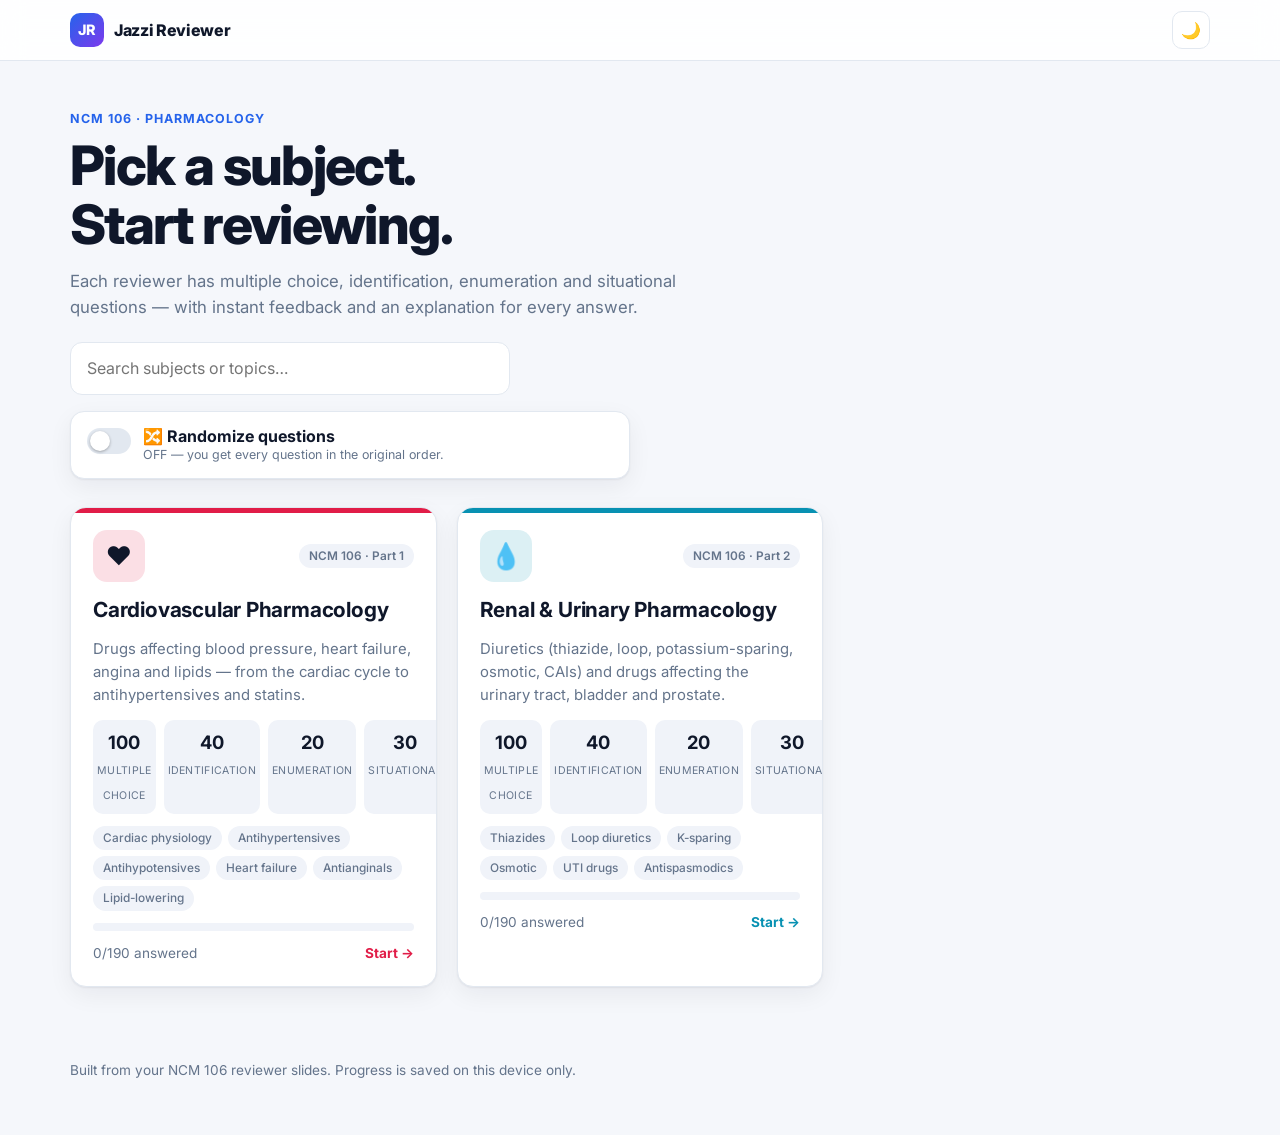
==== index.html @ e3dd3325 "Add files via upload" ====
<!DOCTYPE html>
<html lang="en" data-theme="light">
<head>
<meta charset="utf-8">
<meta name="viewport" content="width=device-width, initial-scale=1">
<title>Jazzi Reviewer — NCM 106 Review Hub</title>
<meta name="description" content="Practice-based pharmacology reviewer: multiple choice, identification, enumeration and situational questions.">
<link rel="preconnect" href="https://fonts.googleapis.com">
<link href="https://fonts.googleapis.com/css2?family=Inter:wght@400;500;600;700;800&display=swap" rel="stylesheet">
<link rel="stylesheet" href="style.css">
</head>
<body>
<header class="topbar">
  <div class="wrap topbar-in">
    <a class="brand" href="index.html"><span class="brand-mark">JR</span><span>Jazzi Reviewer</span></a>
    <button id="themeBtn" class="icon-btn" aria-label="Toggle theme">🌙</button>
  </div>
</header>

<main class="wrap">
  <section class="hero">
    <p class="eyebrow">NCM 106 · Pharmacology</p>
    <h1>Pick a subject.<br>Start reviewing.</h1>
    <p class="lead">Each reviewer has multiple choice, identification, enumeration and situational questions — with instant feedback and an explanation for every answer.</p>
    <div class="search"><input id="search" type="search" placeholder="Search subjects or topics…" aria-label="Search subjects"></div>
    <div class="rnd-box">
      <label class="switch" for="rndToggle">
        <input type="checkbox" id="rndToggle">
        <span class="slider" aria-hidden="true"></span>
        <span class="switch-text"><b>🔀 Randomize questions</b><small id="rndHint"></small></span>
      </label>
    </div>
  </section>

  <section id="cards" class="cards" aria-live="polite"></section>
  <p id="empty" class="muted center" hidden>No subjects match your search.</p>
</main>

<footer class="foot wrap">
  <p>Built from your NCM 106 reviewer slides. Progress is saved on this device only.</p>
</footer>

<script src="common.js"></script>
<script src="home.js"></script>
</body>
</html>
---- style.css ----
:root{
  --bg:#f5f7fb;--surface:#fff;--surface2:#f0f3f9;--text:#0f172a;--muted:#64748b;--border:#e2e8f0;
  --accent:#2563eb;--ok:#16a34a;--ok-bg:#dcfce7;--ok-bd:#86efac;--bad:#dc2626;--bad-bg:#fee2e2;--bad-bd:#fca5a5;
  --part:#d97706;--part-bg:#fef3c7;--shadow:0 1px 2px rgba(15,23,42,.06),0 8px 24px rgba(15,23,42,.06);
  --r:16px;
}
[data-theme="dark"]{
  --bg:#0b1020;--surface:#131a2e;--surface2:#1a2340;--text:#e8edf8;--muted:#93a0bd;--border:#26314f;
  --ok:#4ade80;--ok-bg:#0f2f1d;--ok-bd:#1f6b3a;--bad:#f87171;--bad-bg:#3a1417;--bad-bd:#7f2a2f;
  --part:#fbbf24;--part-bg:#3a2a0b;--shadow:0 1px 2px rgba(0,0,0,.4),0 8px 24px rgba(0,0,0,.35);
}
*{box-sizing:border-box}
html{-webkit-text-size-adjust:100%}
body{margin:0;font-family:Inter,system-ui,-apple-system,"Segoe UI",Roboto,sans-serif;background:var(--bg);color:var(--text);line-height:1.55;-webkit-font-smoothing:antialiased}
.wrap{width:100%;max-width:1180px;margin:0 auto;padding:0 20px}
a{color:inherit;text-decoration:none}
.muted{color:var(--muted)}.small{font-size:.82rem}.center{text-align:center}
button{font:inherit;color:inherit;cursor:pointer}
button:disabled{cursor:not-allowed}

/* top bar */
.topbar{position:sticky;top:0;z-index:20;background:color-mix(in srgb,var(--surface) 88%,transparent);backdrop-filter:blur(12px);border-bottom:1px solid var(--border)}
.topbar-in{display:flex;align-items:center;justify-content:space-between;gap:12px;height:60px}
.brand{display:flex;align-items:center;gap:10px;font-weight:800;letter-spacing:-.02em}
.brand-mark{display:grid;place-items:center;width:34px;height:34px;border-radius:10px;background:linear-gradient(135deg,#2563eb,#7c3aed);color:#fff;font-size:.9rem}
.back{font-weight:600;color:var(--muted)}.back:hover{color:var(--text)}
.topbar-title{flex:1;text-align:center;font-weight:700;overflow:hidden;text-overflow:ellipsis;white-space:nowrap}
.topbar-actions{display:flex;gap:8px;align-items:center}
.icon-btn{width:38px;height:38px;border-radius:10px;border:1px solid var(--border);background:var(--surface)}

/* buttons */
.btn{display:inline-flex;align-items:center;justify-content:center;gap:6px;padding:11px 18px;border-radius:12px;border:1px solid var(--accent);background:var(--accent);color:#fff;font-weight:600;transition:transform .08s,opacity .15s}
.btn:hover:not(:disabled){opacity:.92}.btn:active:not(:disabled){transform:scale(.98)}
.btn:disabled{opacity:.4}
.btn.ghost{background:transparent;color:var(--text);border-color:var(--border)}
.btn.small{padding:7px 14px;font-size:.88rem}
.link{background:none;border:0;color:var(--accent);padding:6px 0;font-weight:600;font-size:.88rem}

/* home */
.hero{padding:48px 0 28px}
.eyebrow{margin:0 0 8px;font-weight:700;color:var(--accent);text-transform:uppercase;letter-spacing:.08em;font-size:.78rem}
.hero h1{margin:0 0 14px;font-size:clamp(2rem,6vw,3.4rem);line-height:1.08;letter-spacing:-.03em;font-weight:800}
.lead{max-width:620px;color:var(--muted);font-size:1.05rem;margin:0 0 22px}
.search input{width:100%;max-width:440px;padding:13px 16px;border-radius:12px;border:1px solid var(--border);background:var(--surface);color:var(--text);font:inherit}
.search input:focus,.text-row input:focus,textarea:focus{outline:2px solid var(--accent);outline-offset:1px}
.cards{display:grid;grid-template-columns:repeat(auto-fill,minmax(min(100%,340px),1fr));gap:20px;padding-bottom:40px}
.card{--accent:#2563eb;display:flex;flex-direction:column;gap:12px;background:var(--surface);border:1px solid var(--border);border-radius:var(--r);padding:22px;box-shadow:var(--shadow);position:relative;overflow:hidden;transition:transform .15s,box-shadow .15s}
.card::before{content:"";position:absolute;inset:0 0 auto 0;height:5px;background:var(--accent)}
.card:hover{transform:translateY(-3px)}
.card-top{display:flex;justify-content:space-between;align-items:center}
.card-icon{display:grid;place-items:center;width:52px;height:52px;border-radius:14px;font-size:1.6rem;background:color-mix(in srgb,var(--accent) 14%,var(--surface))}
.card h2{margin:0;font-size:1.3rem;letter-spacing:-.01em}
.card p{margin:0;font-size:.93rem}
.counts{display:grid;grid-template-columns:repeat(4,1fr);gap:8px}
.counts div{background:var(--surface2);border-radius:10px;padding:8px 4px;text-align:center}
.counts b{display:block;font-size:1.15rem}
.counts span{font-size:.66rem;color:var(--muted);text-transform:uppercase;letter-spacing:.03em}
.chips{display:flex;flex-wrap:wrap;gap:6px}
.chip{display:inline-block;padding:3px 10px;border-radius:99px;font-size:.74rem;font-weight:600;background:var(--surface2);color:var(--muted)}
.chip.soft{font-weight:500}
.progress,.bar{height:8px;border-radius:99px;background:var(--surface2);overflow:hidden}
.progress div,.bar div{height:100%;background:var(--accent);border-radius:99px;transition:width .3s}
.bar.slim{height:6px}
.card-foot{display:flex;justify-content:space-between;align-items:center;font-size:.85rem}
.go{font-weight:700;color:var(--accent)}
.foot{padding:20px 20px 40px;color:var(--muted);font-size:.85rem}

/* quiz */
.quiz{padding-top:20px;padding-bottom:60px}
.tabs{display:flex;gap:8px;overflow-x:auto;padding-bottom:6px;margin-bottom:16px;scrollbar-width:none}
.tabs::-webkit-scrollbar{display:none}
.tab{flex:1 0 auto;min-width:130px;display:flex;flex-direction:column;align-items:flex-start;padding:10px 16px;border-radius:12px;border:1px solid var(--border);background:var(--surface);font-weight:600;text-align:left}
.tab small{color:var(--muted);font-weight:500}
.tab.on{background:var(--accent);border-color:var(--accent);color:#fff}
.tab.on small{color:rgba(255,255,255,.85)}
.layout{display:grid;grid-template-columns:minmax(0,1fr) 320px;gap:20px;align-items:start}
.main-col .bar{margin-bottom:14px}
.qcard,.panel{background:var(--surface);border:1px solid var(--border);border-radius:var(--r);box-shadow:var(--shadow);padding:24px}
.panel{padding:18px;margin-bottom:16px}
.panel-h{display:flex;justify-content:space-between;align-items:center;margin-bottom:10px}
.q-meta{display:flex;justify-content:space-between;align-items:center;margin-bottom:14px;font-size:.85rem}
.badge{padding:3px 10px;border-radius:99px;background:color-mix(in srgb,var(--accent) 14%,var(--surface));color:var(--accent);font-weight:700;font-size:.76rem}
.q-text{margin:0 0 18px;font-size:1.2rem;line-height:1.45;font-weight:600;letter-spacing:-.01em}
.hint{margin:-8px 0 14px;font-size:.85rem}
.opts{display:grid;gap:10px}
.opt{display:flex;align-items:center;gap:12px;width:100%;text-align:left;padding:13px 14px;border-radius:12px;border:1.5px solid var(--border);background:var(--surface);transition:border-color .12s,background .12s}
.opt:hover:not(:disabled){border-color:var(--accent);background:color-mix(in srgb,var(--accent) 6%,var(--surface))}
.ltr{flex:0 0 28px;height:28px;border-radius:8px;display:grid;place-items:center;background:var(--surface2);font-weight:700;font-size:.82rem}
.otext{flex:1}
.mark{font-weight:800}
.opt.correct{background:var(--ok-bg);border-color:var(--ok);color:var(--ok)}
.opt.wrong{background:var(--bad-bg);border-color:var(--bad-bd);color:var(--bad)}
.opt.picked.wrong{border-color:var(--bad);box-shadow:0 0 0 2px var(--bad-bd)}
.opt.correct .ltr{background:var(--ok);color:#fff}
.opt.wrong .ltr{background:var(--bad);color:#fff}
.opt:disabled{opacity:1;color:inherit}
.opt.correct:disabled{color:var(--ok)}.opt.wrong:disabled{color:var(--bad)}
.feedback{margin-top:16px;padding:12px 14px;border-radius:12px;border:1px solid}
.feedback.ok{background:var(--ok-bg);border-color:var(--ok-bd);color:var(--ok)}
.feedback.bad{background:var(--bad-bg);border-color:var(--bad-bd);color:var(--bad)}
.feedback.part{background:var(--part-bg);border-color:var(--part);color:var(--part)}
.explain{margin-top:12px;padding:14px 16px;border-radius:12px;background:var(--surface2);border-left:4px solid var(--accent)}
.explain h4{margin:0 0 4px;font-size:.78rem;text-transform:uppercase;letter-spacing:.06em;color:var(--accent)}
.explain p{margin:0}
.text-row{display:flex;gap:10px;margin-top:4px}
.text-row input,textarea{flex:1;width:100%;padding:13px 14px;border-radius:12px;border:1.5px solid var(--border);background:var(--surface);color:var(--text);font:inherit}
textarea{resize:vertical;min-height:130px}
textarea+.text-row{margin-top:10px}
input:disabled,textarea:disabled{opacity:.85;background:var(--surface2)}
.checklist{list-style:none;margin:12px 0 0;padding:0;display:grid;gap:6px}
.checklist li{display:flex;gap:10px;padding:8px 12px;border-radius:10px;border:1px solid var(--border);font-weight:500}
.checklist li.ok{background:var(--ok-bg);border-color:var(--ok-bd);color:var(--ok)}
.checklist li.bad{background:var(--bad-bg);border-color:var(--bad-bd);color:var(--bad)}
.checklist li span{font-weight:800;width:16px}
.navrow{display:flex;gap:10px;margin-top:16px;justify-content:space-between}
.navrow .btn{flex:1}

.side{position:sticky;top:76px}
.stat-grid{display:grid;grid-template-columns:repeat(3,1fr);gap:8px;text-align:center}
.stat-grid b{display:block;font-size:1.4rem}
.stat-grid span{font-size:.7rem;color:var(--muted);text-transform:uppercase}
.palette{display:grid;grid-template-columns:repeat(auto-fill,minmax(36px,1fr));gap:6px;max-height:300px;overflow:auto;padding:2px}
.pb{height:36px;border-radius:9px;border:1px solid var(--border);background:var(--surface);font-size:.8rem;font-weight:600}
.pb.ok{background:var(--ok-bg);border-color:var(--ok);color:var(--ok)}
.pb.bad{background:var(--bad-bg);border-color:var(--bad);color:var(--bad)}
.pb.part{background:var(--part-bg);border-color:var(--part);color:var(--part)}
.pb.cur{outline:2px solid var(--accent);outline-offset:1px}
.legend{display:flex;gap:12px;margin-top:10px;font-size:.75rem;color:var(--muted)}
.d{display:inline-block;width:9px;height:9px;border-radius:50%;margin-right:5px}
.d.ok{background:var(--ok)}.d.bad{background:var(--bad)}.d.part{background:var(--part)}

.modal{border:0;border-radius:var(--r);padding:26px;max-width:480px;width:calc(100% - 32px);background:var(--surface);color:var(--text);box-shadow:0 20px 60px rgba(0,0,0,.35)}
.modal::backdrop{background:rgba(2,6,23,.6)}
.modal h2{margin:0}
.big-score{margin:14px 0}
.big-score b{font-size:2.6rem;letter-spacing:-.03em}
.big-score span{color:var(--muted);margin-left:6px}
.res-row{display:grid;grid-template-columns:1fr auto;gap:4px 12px;margin-bottom:12px}
.res-row>div:first-child span{display:block}
.res-score{font-weight:800;font-size:1.1rem}.res-score small{color:var(--muted);font-weight:500}
.res-row .bar{grid-column:1/-1}
.modal-actions{display:flex;gap:10px;margin-top:18px;flex-wrap:wrap}
.modal-actions .btn{flex:1}
.notice{text-align:center;padding:60px 20px}

@media (max-width:900px){
  .layout{grid-template-columns:1fr}
  .side{position:static}
  .topbar-title{font-size:.9rem}
}
@media (max-width:560px){
  .wrap{padding:0 14px}
  .qcard{padding:18px}
  .q-text{font-size:1.08rem}
  .back span{display:none}
  .navrow{flex-wrap:wrap}
  .navrow #skip{order:3;flex-basis:100%}
  .text-row{flex-direction:column}
  .counts b{font-size:1rem}
  .hero{padding-top:30px}
}
@media (prefers-reduced-motion:reduce){*{transition:none!important}}

/* randomize toggle + retry */
.switch{display:flex;align-items:flex-start;gap:12px;cursor:pointer;position:relative}
.switch input{position:absolute;opacity:0;width:0;height:0}
.slider{flex:none;position:relative;width:44px;height:26px;border-radius:999px;background:var(--border);transition:background .2s;margin-top:2px}
.slider::after{content:"";position:absolute;top:3px;left:3px;width:20px;height:20px;border-radius:50%;background:#fff;box-shadow:0 1px 3px rgba(0,0,0,.3);transition:transform .2s}
.switch input:checked+.slider{background:var(--accent)}
.switch input:checked+.slider::after{transform:translateX(18px)}
.switch input:focus-visible+.slider{outline:2px solid var(--accent);outline-offset:2px}
.switch-text{display:flex;flex-direction:column;line-height:1.35}
.switch-text small{color:var(--muted);font-size:.78rem}
.rnd-box{margin-top:16px;max-width:560px;padding:14px 16px;border:1px solid var(--border);border-radius:14px;background:var(--surface);box-shadow:var(--shadow)}
.mode-note{margin:-6px 4px 14px}

.quiz-options{margin-bottom:14px}
.mode-picker{display:flex;flex-wrap:wrap;gap:8px}
.mode-btn{padding:8px 12px;border:1px solid var(--border);border-radius:10px;background:var(--surface2);color:var(--text);font-weight:600}
.mode-btn.selected{background:var(--accent);border-color:var(--accent);color:#fff}
.mini-toggle{display:flex;align-items:center;gap:8px;font-weight:600;color:var(--muted);white-space:nowrap}
.mini-toggle input{accent-color:var(--accent)}
.coverage-warning{margin:0 0 12px;padding:12px 14px;border:1px solid var(--part);background:var(--part-bg);color:var(--part);border-radius:12px;font-size:.88rem}

/* confirmation modal */
.confirm{max-width:400px;text-align:center;padding:28px 26px 22px}
.confirm[open]{animation:cfIn .18s ease-out}
.confirm::backdrop{backdrop-filter:blur(3px)}
@keyframes cfIn{from{opacity:0;transform:translateY(8px) scale(.97)}to{opacity:1;transform:none}}
.cf-icon{display:grid;place-items:center;width:52px;height:52px;margin:0 auto 14px;border-radius:50%;font-size:1.5rem;font-weight:700;color:var(--accent);background:color-mix(in srgb,var(--accent) 14%,transparent)}
.confirm h2{font-size:1.25rem;letter-spacing:-.01em}
.confirm p{margin:8px 0 0}
.cf-list{list-style:none;margin:16px 0 0;padding:12px 14px;text-align:left;background:var(--surface2);border-radius:12px;font-size:.88rem;display:grid;gap:6px}
.cf-list li{position:relative;padding-left:22px}
.cf-list li::before{content:"✓";position:absolute;left:0;color:var(--accent);font-weight:700}
.confirm .modal-actions{margin-top:20px}
@media (prefers-reduced-motion:reduce){.confirm[open]{animation:none}}
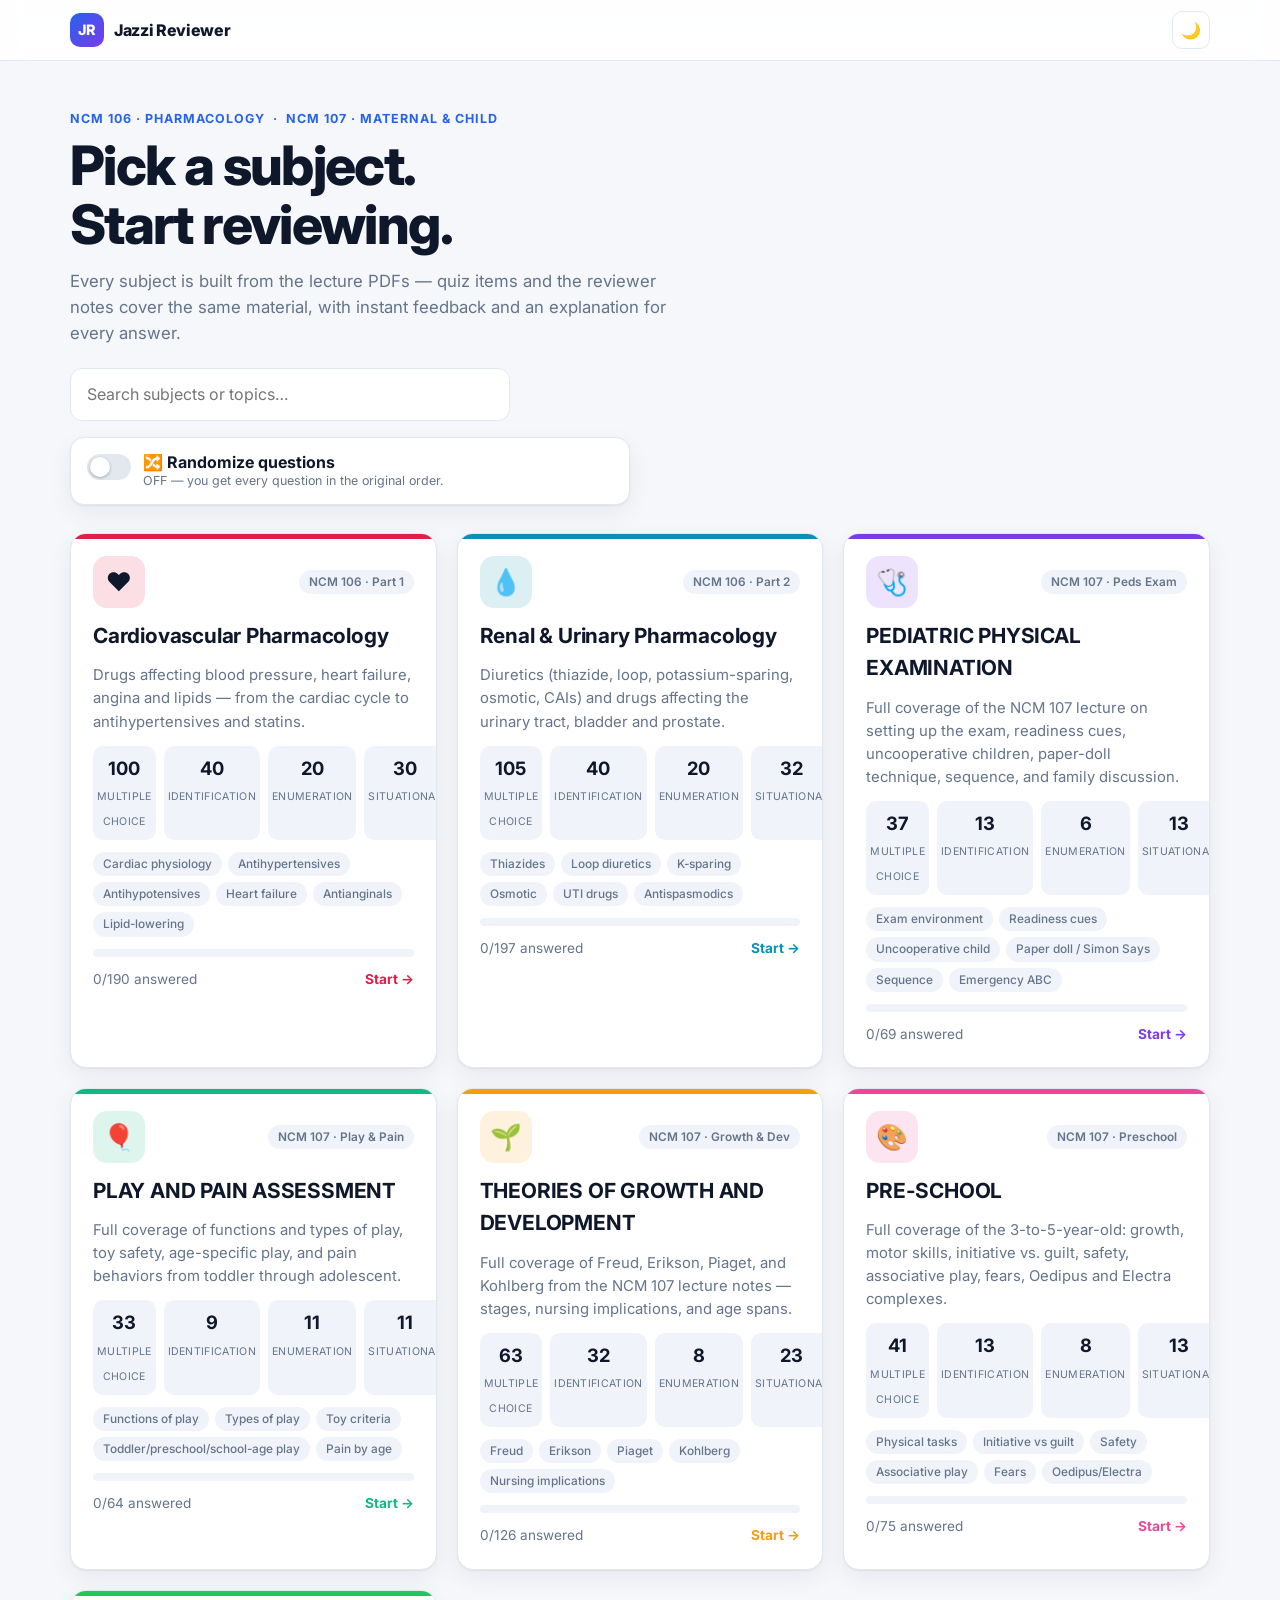
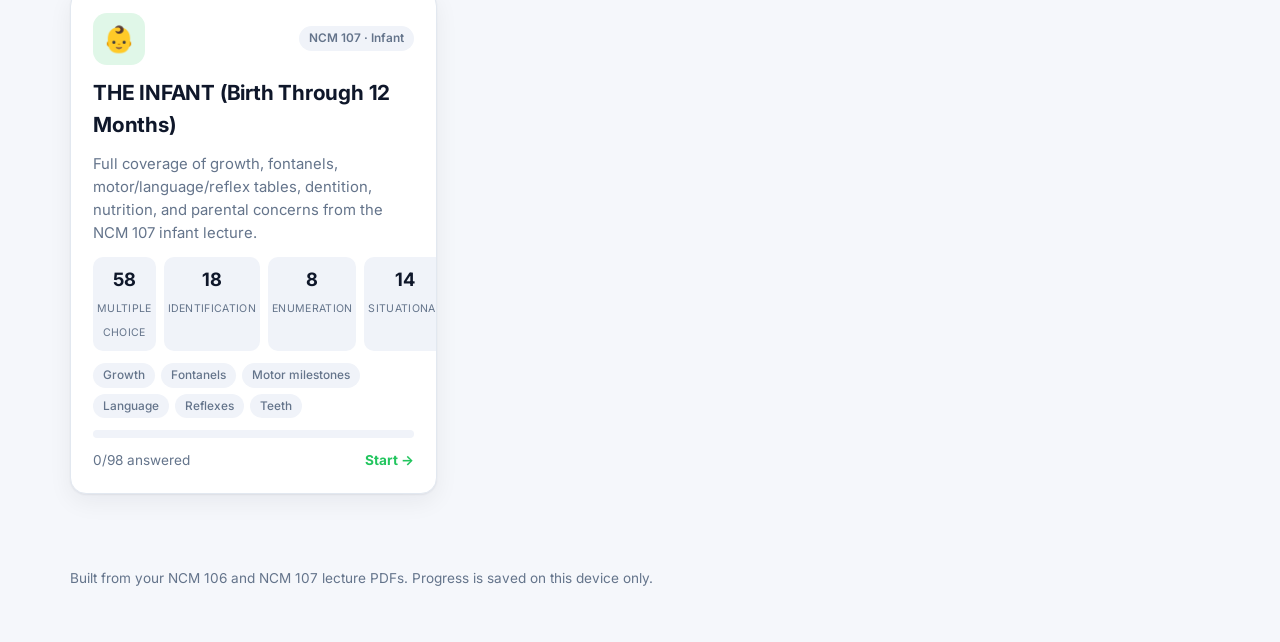
==== commit d46366e1: "Add files via upload" ====
--- a/index.html
+++ b/index.html
@@ -3,8 +3,8 @@
 <head>
 <meta charset="utf-8">
 <meta name="viewport" content="width=device-width, initial-scale=1">
-<title>Jazzi Reviewer — NCM 106 Review Hub</title>
-<meta name="description" content="Practice-based pharmacology reviewer: multiple choice, identification, enumeration and situational questions.">
+<title>Jazzi Reviewer — NCM 106 & NCM 107</title>
+<meta name="description" content="Practice-based reviewer from your NCM 106 and NCM 107 lectures: multiple choice, identification, enumeration and situational questions.">
 <link rel="preconnect" href="https://fonts.googleapis.com">
 <link href="https://fonts.googleapis.com/css2?family=Inter:wght@400;500;600;700;800&display=swap" rel="stylesheet">
 <link rel="stylesheet" href="style.css">
@@ -19,9 +19,9 @@
 
 <main class="wrap">
   <section class="hero">
-    <p class="eyebrow">NCM 106 · Pharmacology</p>
+    <p class="eyebrow">NCM 106 · Pharmacology &nbsp;·&nbsp; NCM 107 · Maternal &amp; Child</p>
     <h1>Pick a subject.<br>Start reviewing.</h1>
-    <p class="lead">Each reviewer has multiple choice, identification, enumeration and situational questions — with instant feedback and an explanation for every answer.</p>
+    <p class="lead">Every subject is built from the lecture PDFs — quiz items and the reviewer notes cover the same material, with instant feedback and an explanation for every answer.</p>
     <div class="search"><input id="search" type="search" placeholder="Search subjects or topics…" aria-label="Search subjects"></div>
     <div class="rnd-box">
       <label class="switch" for="rndToggle">
@@ -37,7 +37,7 @@
 </main>
 
 <footer class="foot wrap">
-  <p>Built from your NCM 106 reviewer slides. Progress is saved on this device only.</p>
+  <p>Built from your NCM 106 and NCM 107 lecture PDFs. Progress is saved on this device only.</p>
 </footer>
 
 <script src="common.js"></script>
--- a/style.css
+++ b/style.css
@@ -180,7 +180,32 @@
 .mode-btn.selected{background:var(--accent);border-color:var(--accent);color:#fff}
 .mini-toggle{display:flex;align-items:center;gap:8px;font-weight:600;color:var(--muted);white-space:nowrap}
 .mini-toggle input{accent-color:var(--accent)}
+.reviewer-row{display:flex;justify-content:flex-start;margin-top:12px}
 .coverage-warning{margin:0 0 12px;padding:12px 14px;border:1px solid var(--part);background:var(--part-bg);color:var(--part);border-radius:12px;font-size:.88rem}
+.reviewer-header{display:flex;flex-direction:column;gap:8px}
+.reviewer-section{margin-top:18px}
+.reviewer-section h2{margin:0 0 12px;font-size:1.1rem;letter-spacing:-.01em;color:var(--text)}
+.reviewer-groups{display:grid;grid-template-columns:repeat(2,minmax(0,1fr));gap:14px}
+.reviewer-group{padding:18px 20px;border:1px solid var(--border);background:var(--surface);border-radius:12px}
+.reviewer-group h3{margin:0 0 12px;font-size:1rem;letter-spacing:-.01em;color:var(--text)}
+.reviewer-group-note{margin:0 0 12px;line-height:1.55;color:var(--muted);font-size:.9rem}
+.reviewer-class-list{display:grid;gap:10px}
+.reviewer-class-item{padding:10px 12px;border:1px solid var(--border);background:var(--surface2);border-radius:10px}
+.reviewer-class-name{font-weight:700;color:var(--text);margin-bottom:4px}
+.reviewer-class-desc{font-size:.9rem;line-height:1.5;color:var(--muted)}
+.reviewer-grid{display:grid;grid-template-columns:repeat(2,minmax(0,1fr));gap:14px}
+.reviewer-item{display:grid;grid-template-columns:minmax(0,1fr) minmax(0,1.4fr);align-items:start;gap:14px;padding:18px 20px;border:1px solid var(--border);background:var(--surface);border-radius:12px}
+.reviewer-tag{display:block;margin-bottom:8px;font-size:.68rem;font-weight:700;letter-spacing:.08em;text-transform:uppercase;color:var(--muted)}
+.reviewer-word{font-weight:700;line-height:1.45;color:var(--text);padding-right:12px;border-right:1px solid var(--border)}
+.reviewer-meaning{display:flex;flex-direction:column;gap:6px;color:var(--muted);line-height:1.5}
+.reviewer-meaning strong{display:block;color:var(--text);font-size:1rem}
+.reviewer-meaning span{font-size:.9rem}
+@media (max-width:900px){
+  .reviewer-groups{grid-template-columns:1fr}
+  .reviewer-grid{grid-template-columns:1fr}
+  .reviewer-item{grid-template-columns:1fr}
+  .reviewer-word{border-right:0;border-bottom:1px solid var(--border);padding-right:0;padding-bottom:12px}
+}
 
 /* confirmation modal */
 .confirm{max-width:400px;text-align:center;padding:28px 26px 22px}
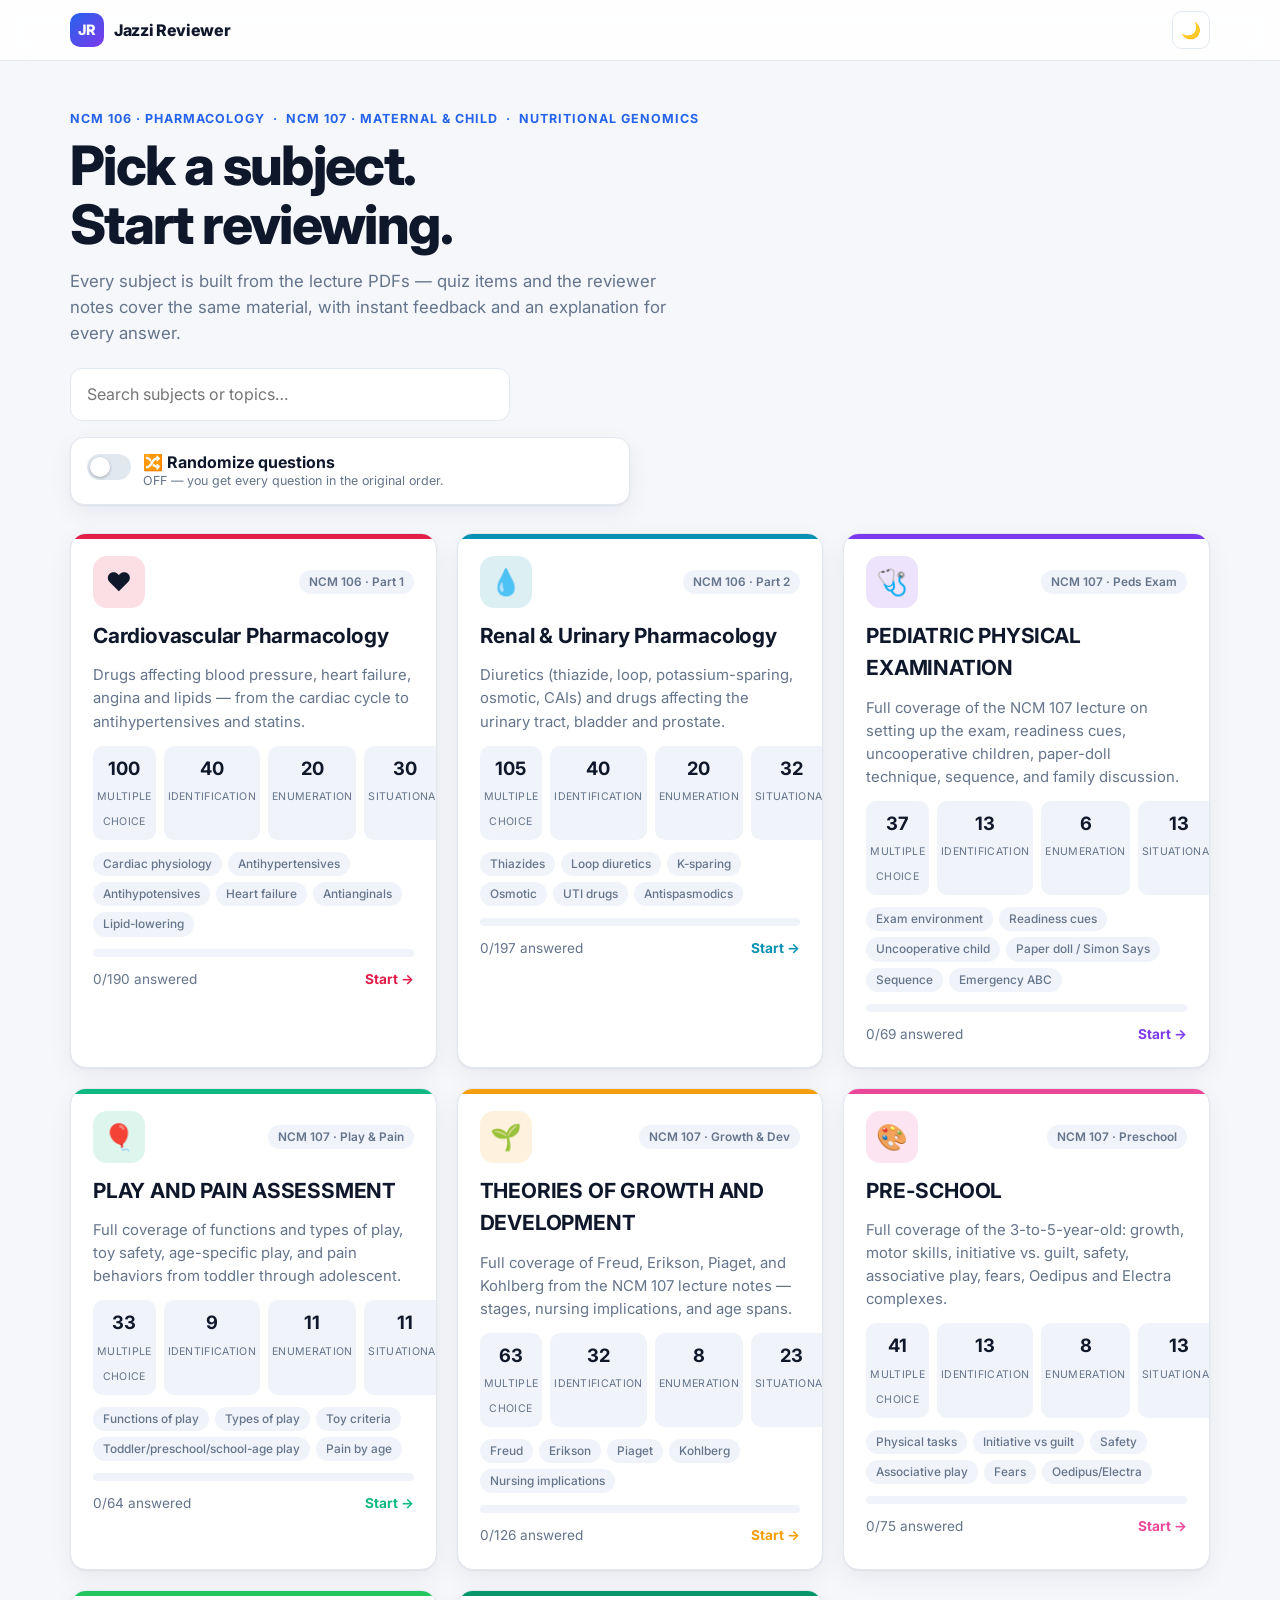
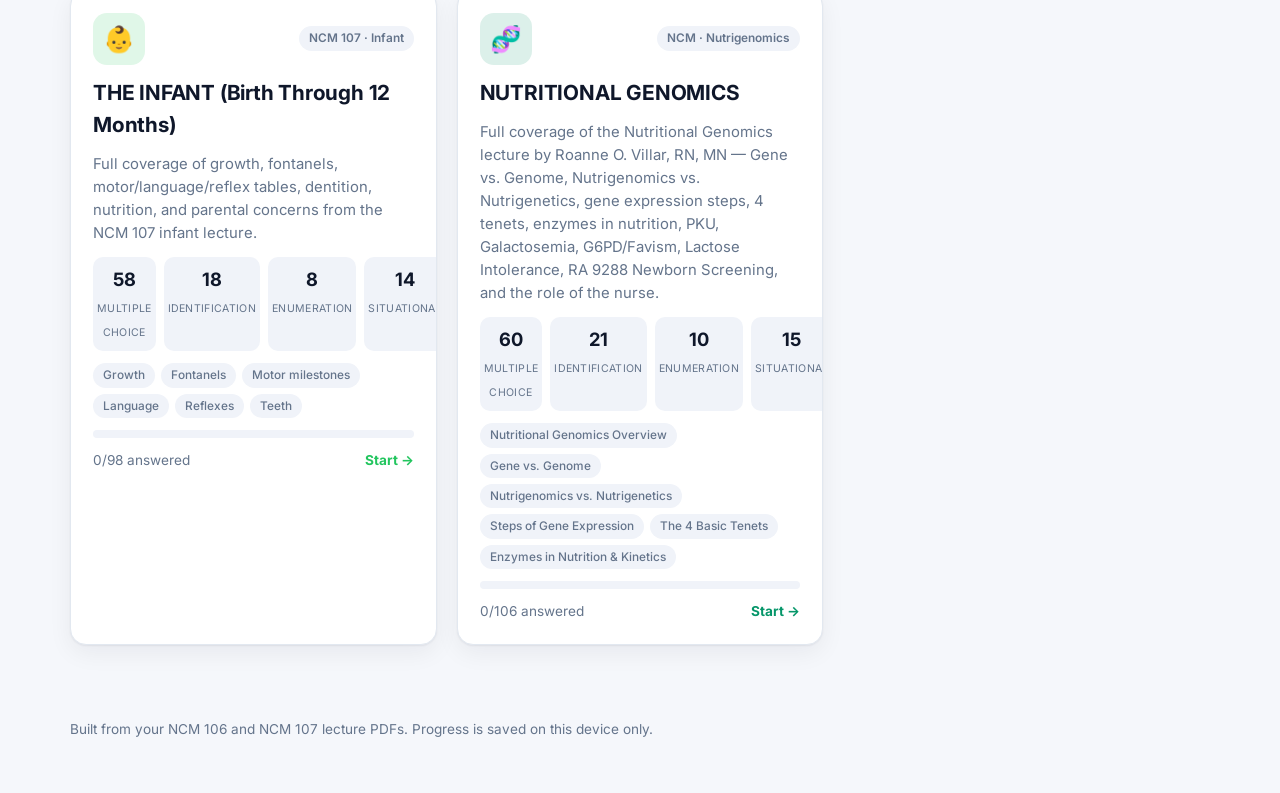
==== commit 70b4f0f4: "Add files via upload" ====
--- a/index.html
+++ b/index.html
@@ -3,8 +3,8 @@
 <head>
 <meta charset="utf-8">
 <meta name="viewport" content="width=device-width, initial-scale=1">
-<title>Jazzi Reviewer — NCM 106 & NCM 107</title>
-<meta name="description" content="Practice-based reviewer from your NCM 106 and NCM 107 lectures: multiple choice, identification, enumeration and situational questions.">
+<title>Jazzi Reviewer — NCM 106, NCM 107 &amp; Nutritional Genomics</title>
+<meta name="description" content="Practice-based reviewer from your NCM 106, NCM 107, and Nutritional Genomics lectures: multiple choice, identification, enumeration and situational questions.">
 <link rel="preconnect" href="https://fonts.googleapis.com">
 <link href="https://fonts.googleapis.com/css2?family=Inter:wght@400;500;600;700;800&display=swap" rel="stylesheet">
 <link rel="stylesheet" href="style.css">
@@ -19,7 +19,7 @@
 
 <main class="wrap">
   <section class="hero">
-    <p class="eyebrow">NCM 106 · Pharmacology &nbsp;·&nbsp; NCM 107 · Maternal &amp; Child</p>
+    <p class="eyebrow">NCM 106 · Pharmacology &nbsp;·&nbsp; NCM 107 · Maternal &amp; Child &nbsp;·&nbsp; Nutritional Genomics</p>
     <h1>Pick a subject.<br>Start reviewing.</h1>
     <p class="lead">Every subject is built from the lecture PDFs — quiz items and the reviewer notes cover the same material, with instant feedback and an explanation for every answer.</p>
     <div class="search"><input id="search" type="search" placeholder="Search subjects or topics…" aria-label="Search subjects"></div>
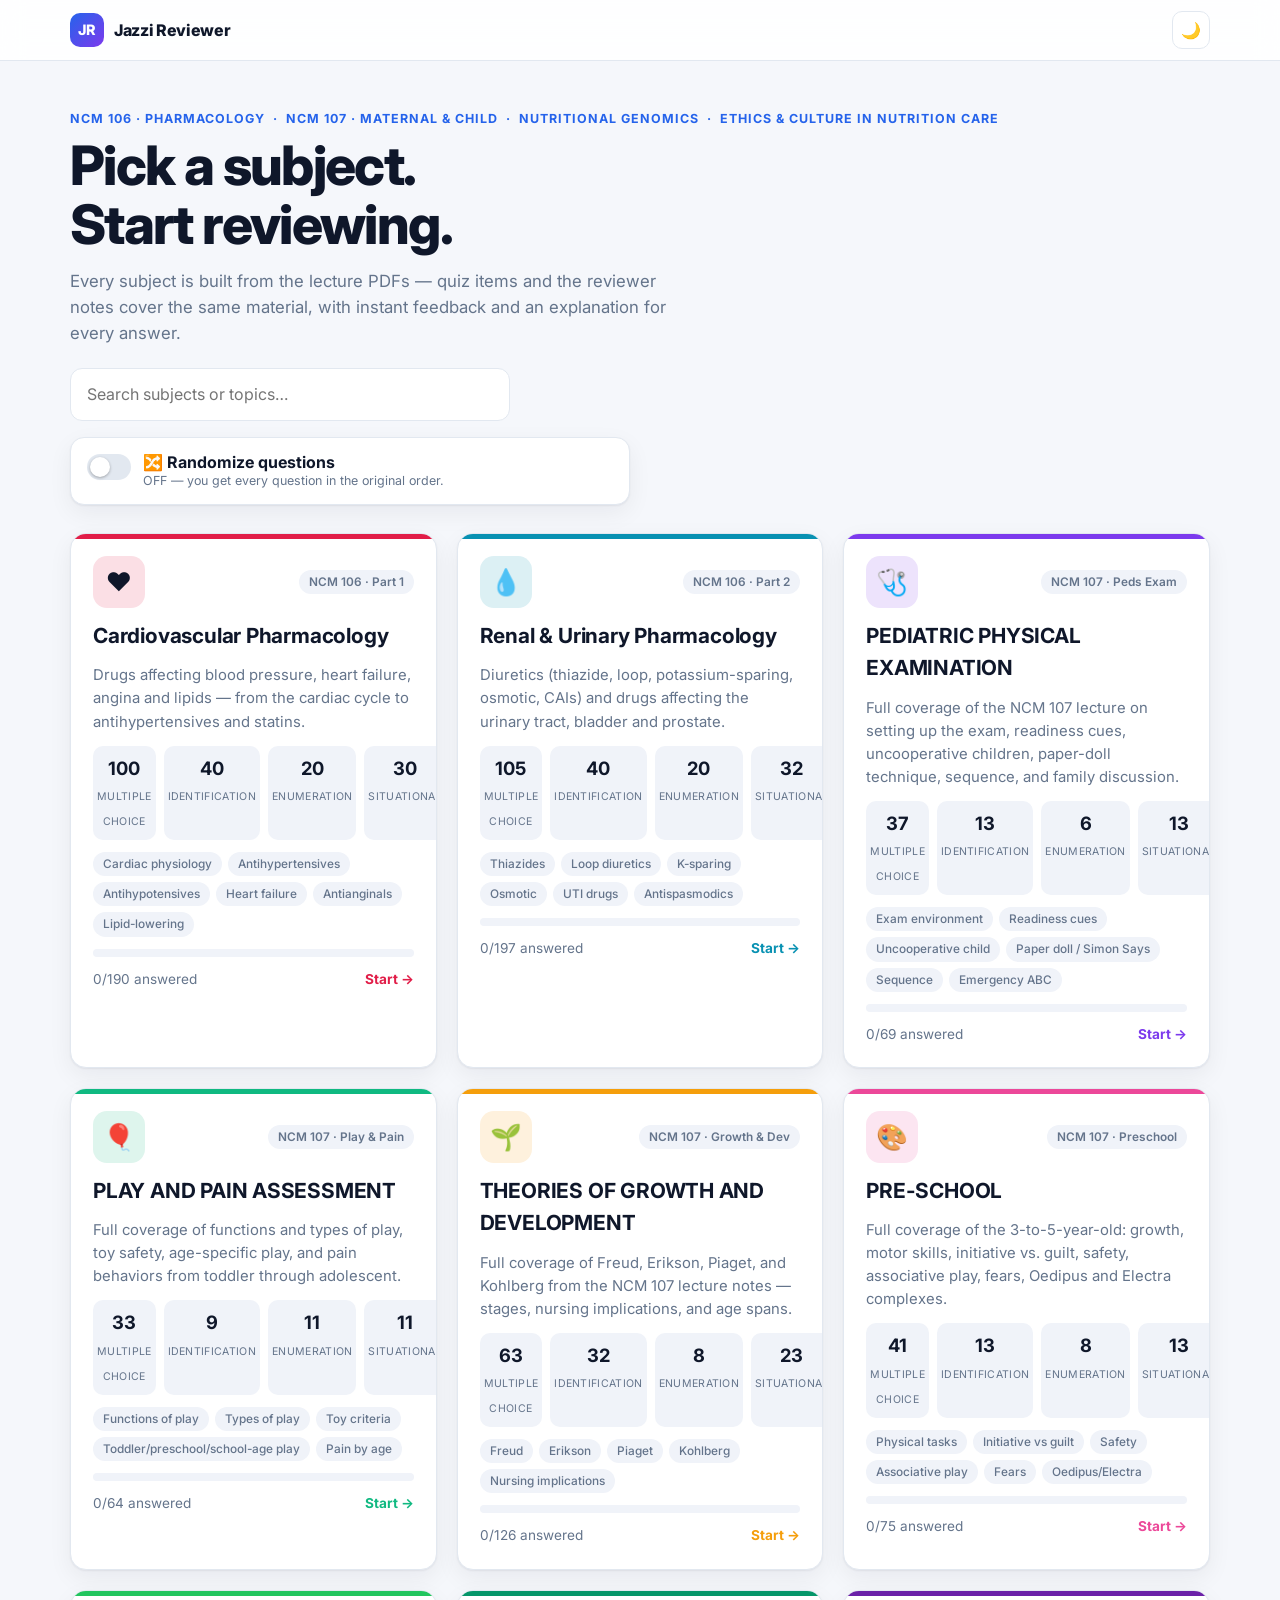
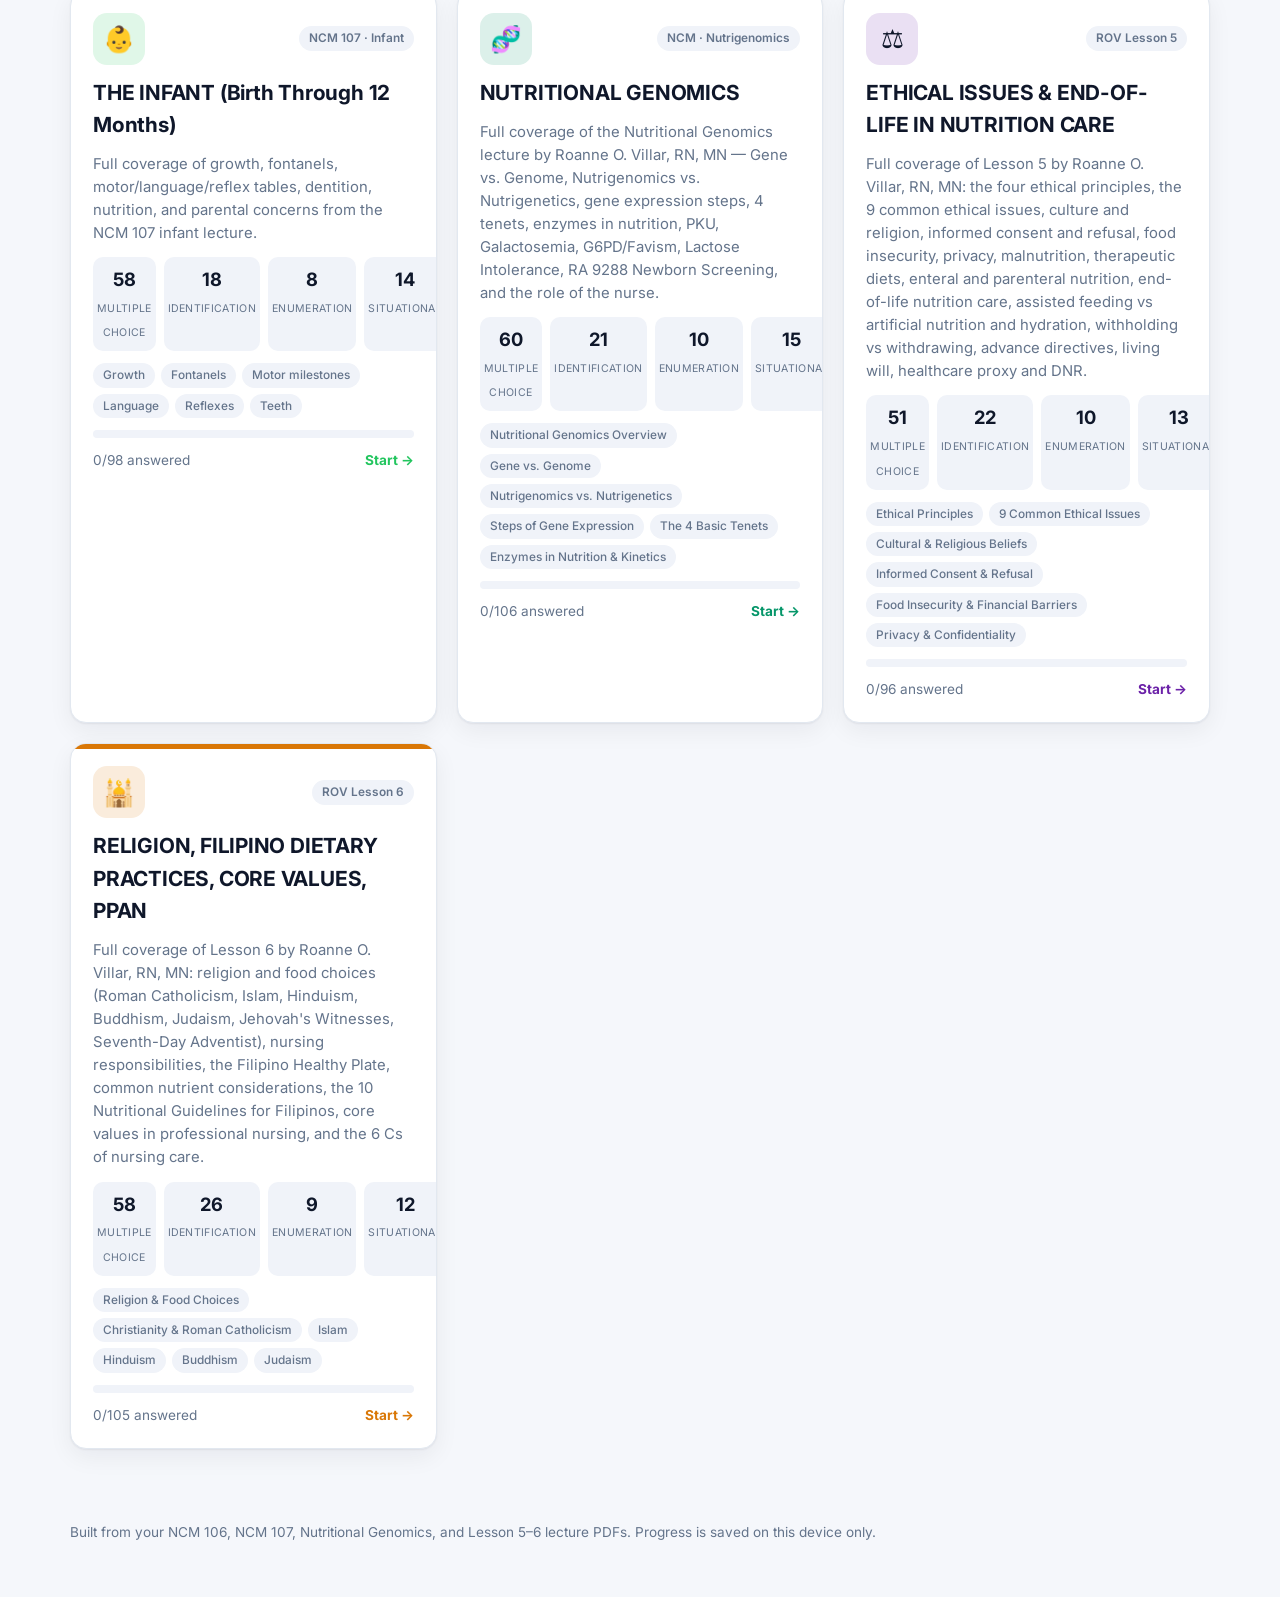
==== commit 7f830880: "Add files via upload" ====
--- a/index.html
+++ b/index.html
@@ -3,8 +3,8 @@
 <head>
 <meta charset="utf-8">
 <meta name="viewport" content="width=device-width, initial-scale=1">
-<title>Jazzi Reviewer — NCM 106, NCM 107 &amp; Nutritional Genomics</title>
-<meta name="description" content="Practice-based reviewer from your NCM 106, NCM 107, and Nutritional Genomics lectures: multiple choice, identification, enumeration and situational questions.">
+<title>Jazzi Reviewer — NCM 106, NCM 107, Nutritional Genomics &amp; Nutrition Ethics</title>
+<meta name="description" content="Practice-based reviewer from your NCM 106, NCM 107, Nutritional Genomics, and Lessons 5–6 (Ethics, Religion &amp; Filipino Dietary Practices) lectures: multiple choice, identification, enumeration and situational questions.">
 <link rel="preconnect" href="https://fonts.googleapis.com">
 <link href="https://fonts.googleapis.com/css2?family=Inter:wght@400;500;600;700;800&display=swap" rel="stylesheet">
 <link rel="stylesheet" href="style.css">
@@ -19,7 +19,7 @@
 
 <main class="wrap">
   <section class="hero">
-    <p class="eyebrow">NCM 106 · Pharmacology &nbsp;·&nbsp; NCM 107 · Maternal &amp; Child &nbsp;·&nbsp; Nutritional Genomics</p>
+    <p class="eyebrow">NCM 106 · Pharmacology &nbsp;·&nbsp; NCM 107 · Maternal &amp; Child &nbsp;·&nbsp; Nutritional Genomics &nbsp;·&nbsp; Ethics &amp; Culture in Nutrition Care</p>
     <h1>Pick a subject.<br>Start reviewing.</h1>
     <p class="lead">Every subject is built from the lecture PDFs — quiz items and the reviewer notes cover the same material, with instant feedback and an explanation for every answer.</p>
     <div class="search"><input id="search" type="search" placeholder="Search subjects or topics…" aria-label="Search subjects"></div>
@@ -37,7 +37,7 @@
 </main>
 
 <footer class="foot wrap">
-  <p>Built from your NCM 106 and NCM 107 lecture PDFs. Progress is saved on this device only.</p>
+  <p>Built from your NCM 106, NCM 107, Nutritional Genomics, and Lesson 5–6 lecture PDFs. Progress is saved on this device only.</p>
 </footer>
 
 <script src="common.js"></script>
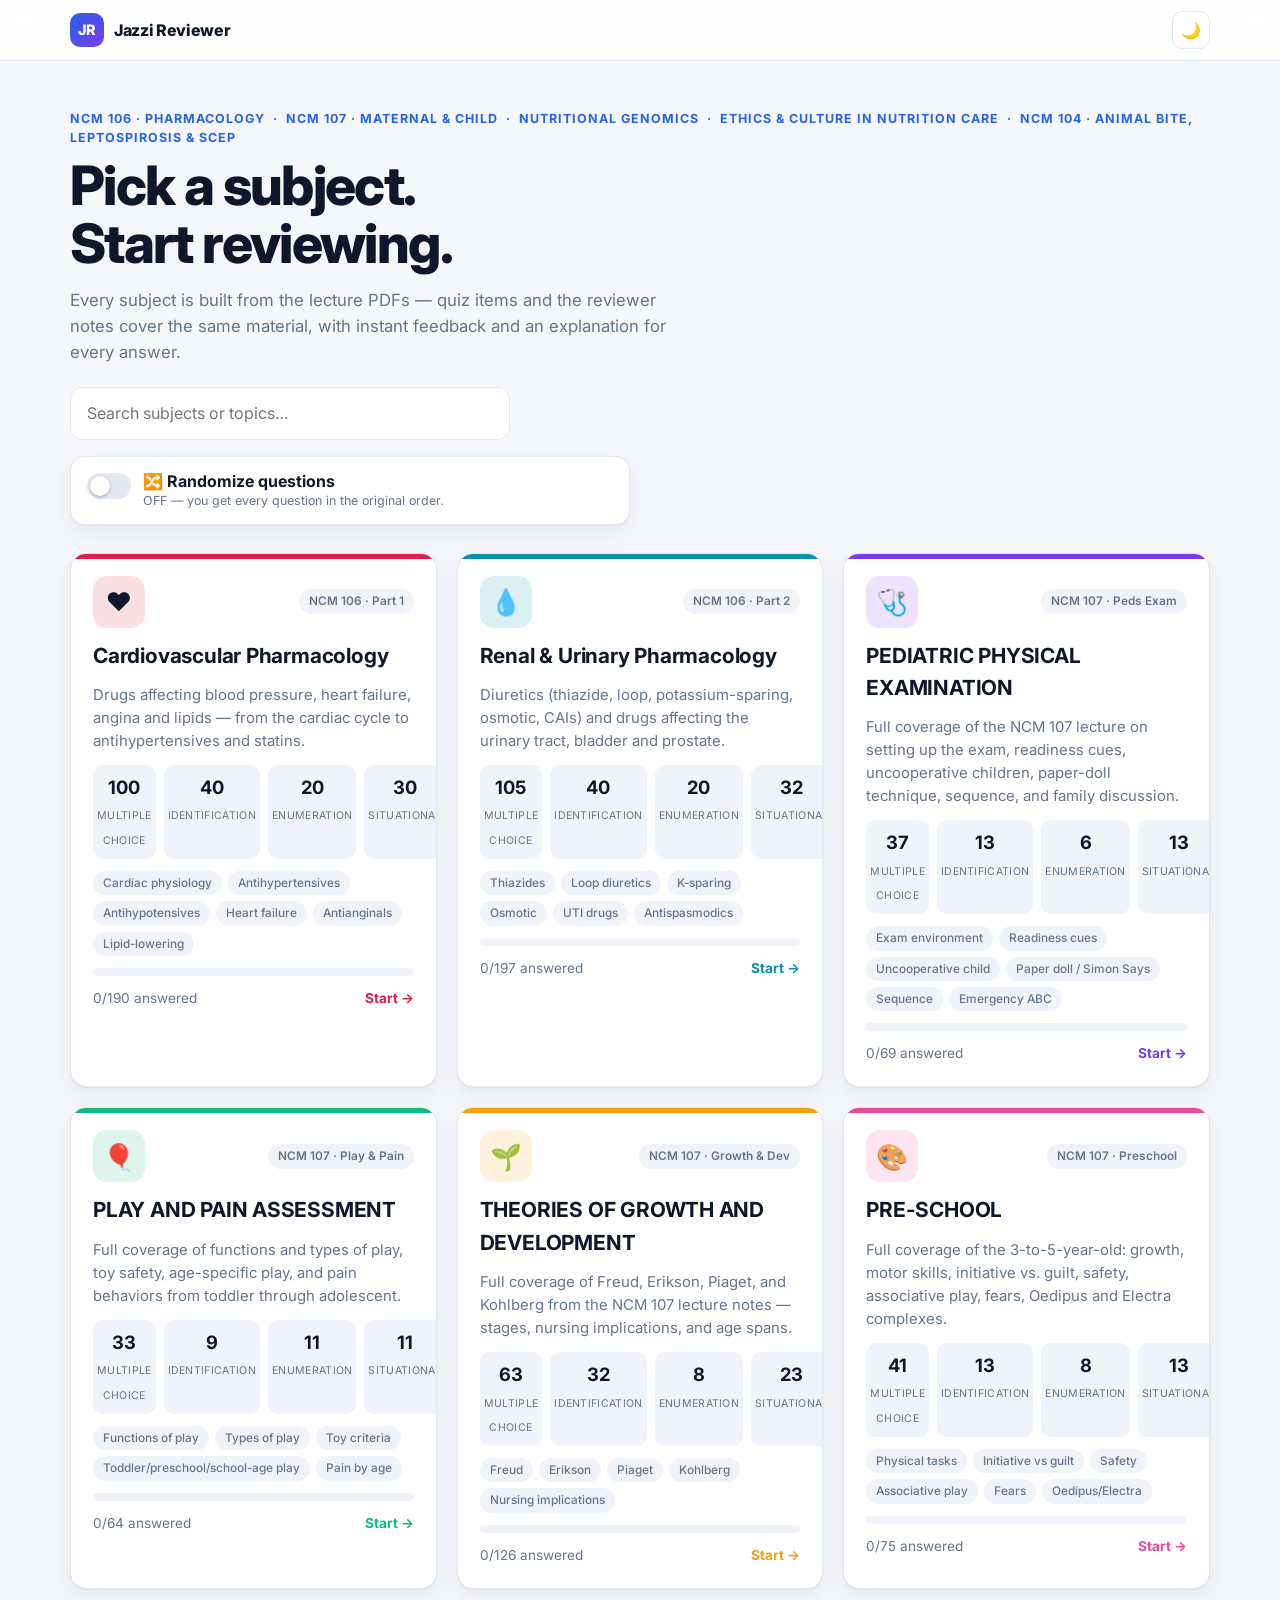
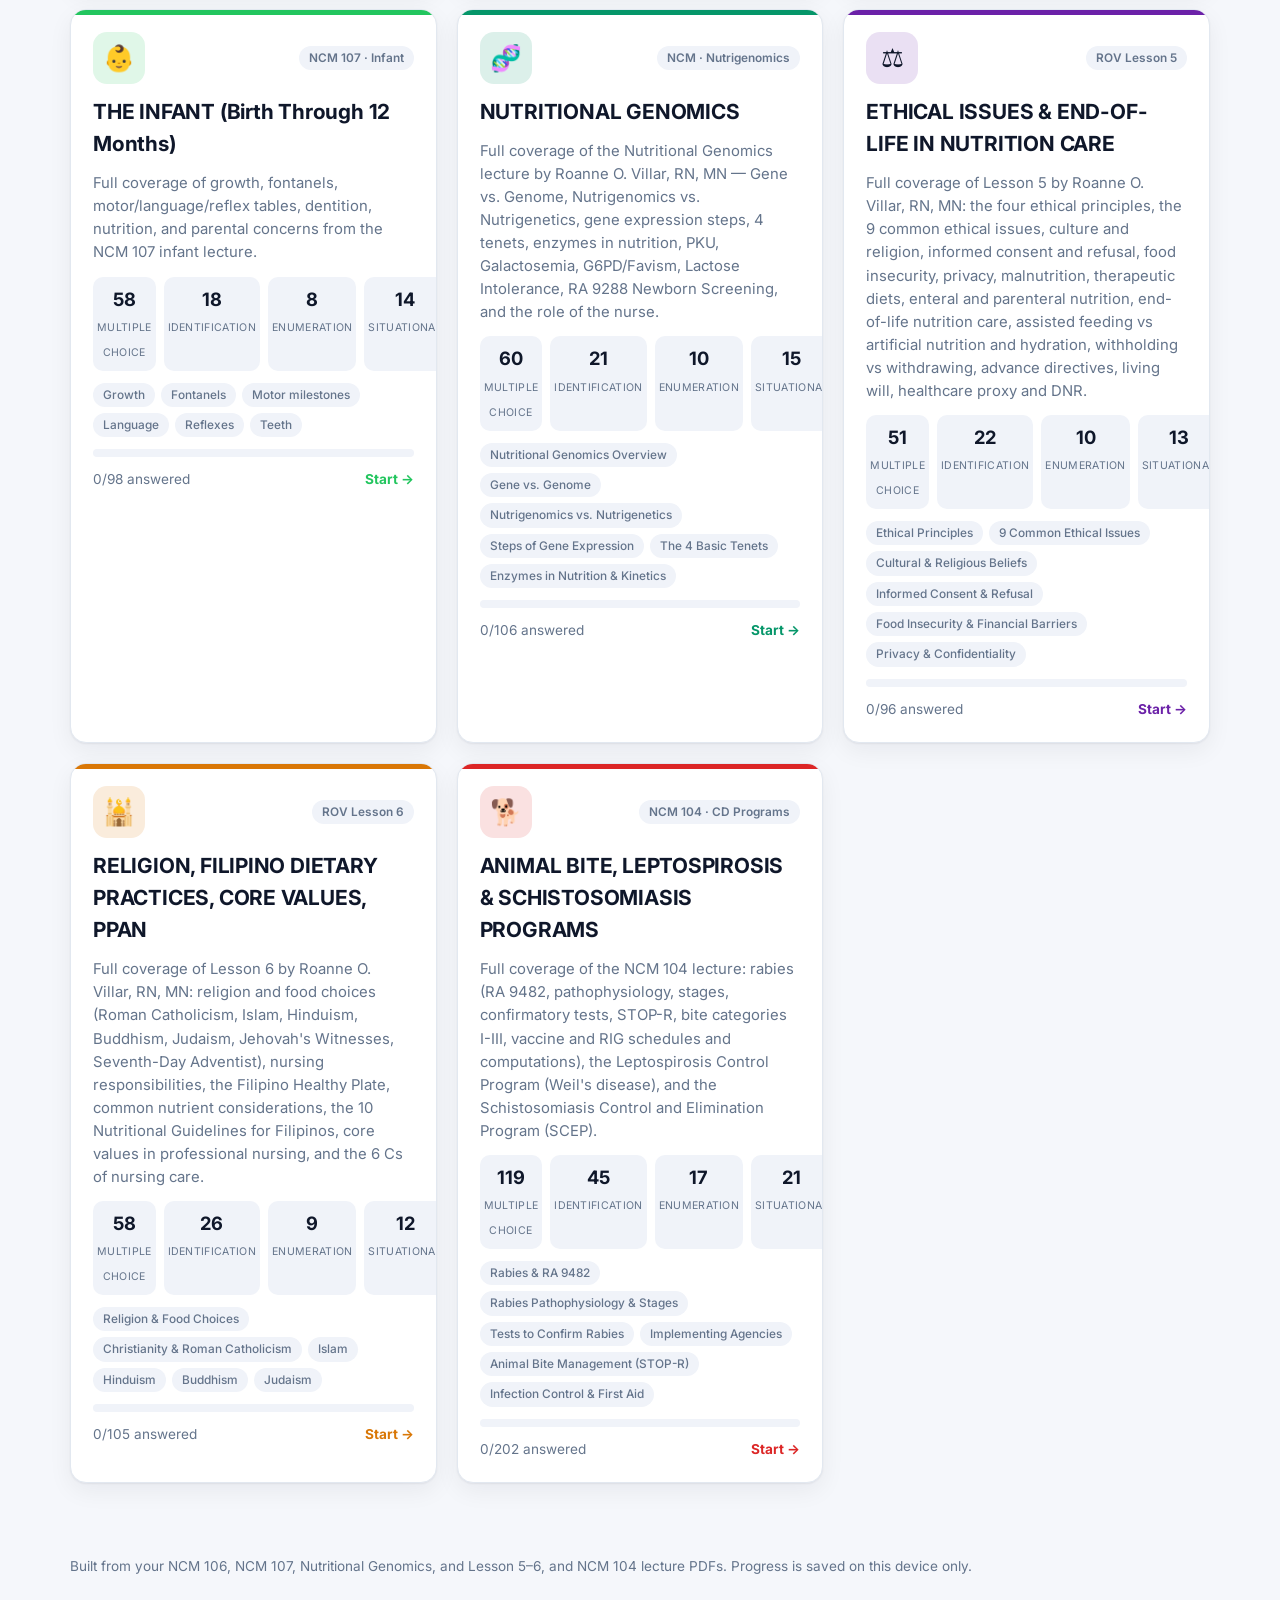
==== commit e9abdde2: "Add files via upload" ====
--- a/index.html
+++ b/index.html
@@ -3,7 +3,7 @@
 <head>
 <meta charset="utf-8">
 <meta name="viewport" content="width=device-width, initial-scale=1">
-<title>Jazzi Reviewer — NCM 106, NCM 107, Nutritional Genomics &amp; Nutrition Ethics</title>
+<title>Jazzi Reviewer — NCM 106, NCM 107, Nutritional Genomics &amp; Nutrition Ethics &amp; NCM 104 Programs</title>
 <meta name="description" content="Practice-based reviewer from your NCM 106, NCM 107, Nutritional Genomics, and Lessons 5–6 (Ethics, Religion &amp; Filipino Dietary Practices) lectures: multiple choice, identification, enumeration and situational questions.">
 <link rel="preconnect" href="https://fonts.googleapis.com">
 <link href="https://fonts.googleapis.com/css2?family=Inter:wght@400;500;600;700;800&display=swap" rel="stylesheet">
@@ -19,7 +19,7 @@
 
 <main class="wrap">
   <section class="hero">
-    <p class="eyebrow">NCM 106 · Pharmacology &nbsp;·&nbsp; NCM 107 · Maternal &amp; Child &nbsp;·&nbsp; Nutritional Genomics &nbsp;·&nbsp; Ethics &amp; Culture in Nutrition Care</p>
+    <p class="eyebrow">NCM 106 · Pharmacology &nbsp;·&nbsp; NCM 107 · Maternal &amp; Child &nbsp;·&nbsp; Nutritional Genomics &nbsp;·&nbsp; Ethics &amp; Culture in Nutrition Care &nbsp;·&nbsp; NCM 104 · Animal Bite, Leptospirosis &amp; SCEP</p>
     <h1>Pick a subject.<br>Start reviewing.</h1>
     <p class="lead">Every subject is built from the lecture PDFs — quiz items and the reviewer notes cover the same material, with instant feedback and an explanation for every answer.</p>
     <div class="search"><input id="search" type="search" placeholder="Search subjects or topics…" aria-label="Search subjects"></div>
@@ -37,7 +37,7 @@
 </main>
 
 <footer class="foot wrap">
-  <p>Built from your NCM 106, NCM 107, Nutritional Genomics, and Lesson 5–6 lecture PDFs. Progress is saved on this device only.</p>
+  <p>Built from your NCM 106, NCM 107, Nutritional Genomics, and Lesson 5–6, and NCM 104 lecture PDFs. Progress is saved on this device only.</p>
 </footer>
 
 <script src="common.js"></script>
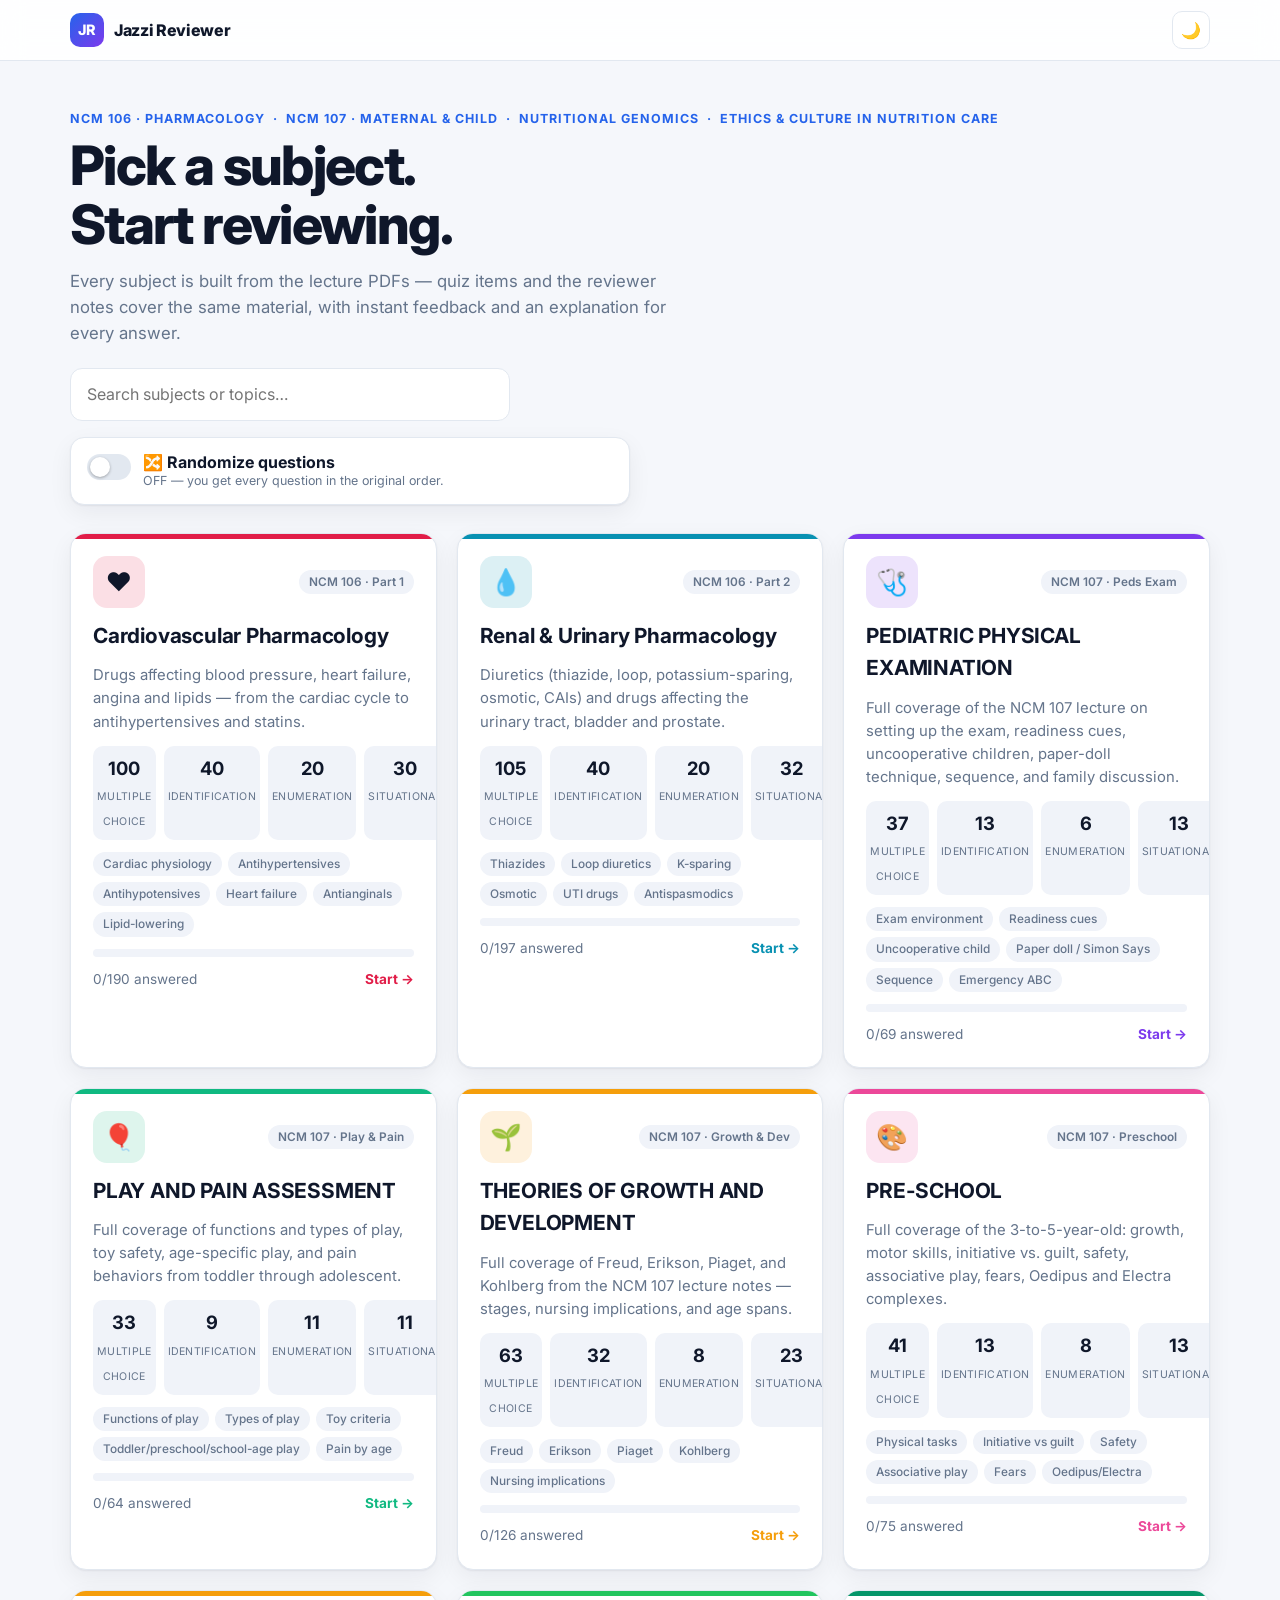
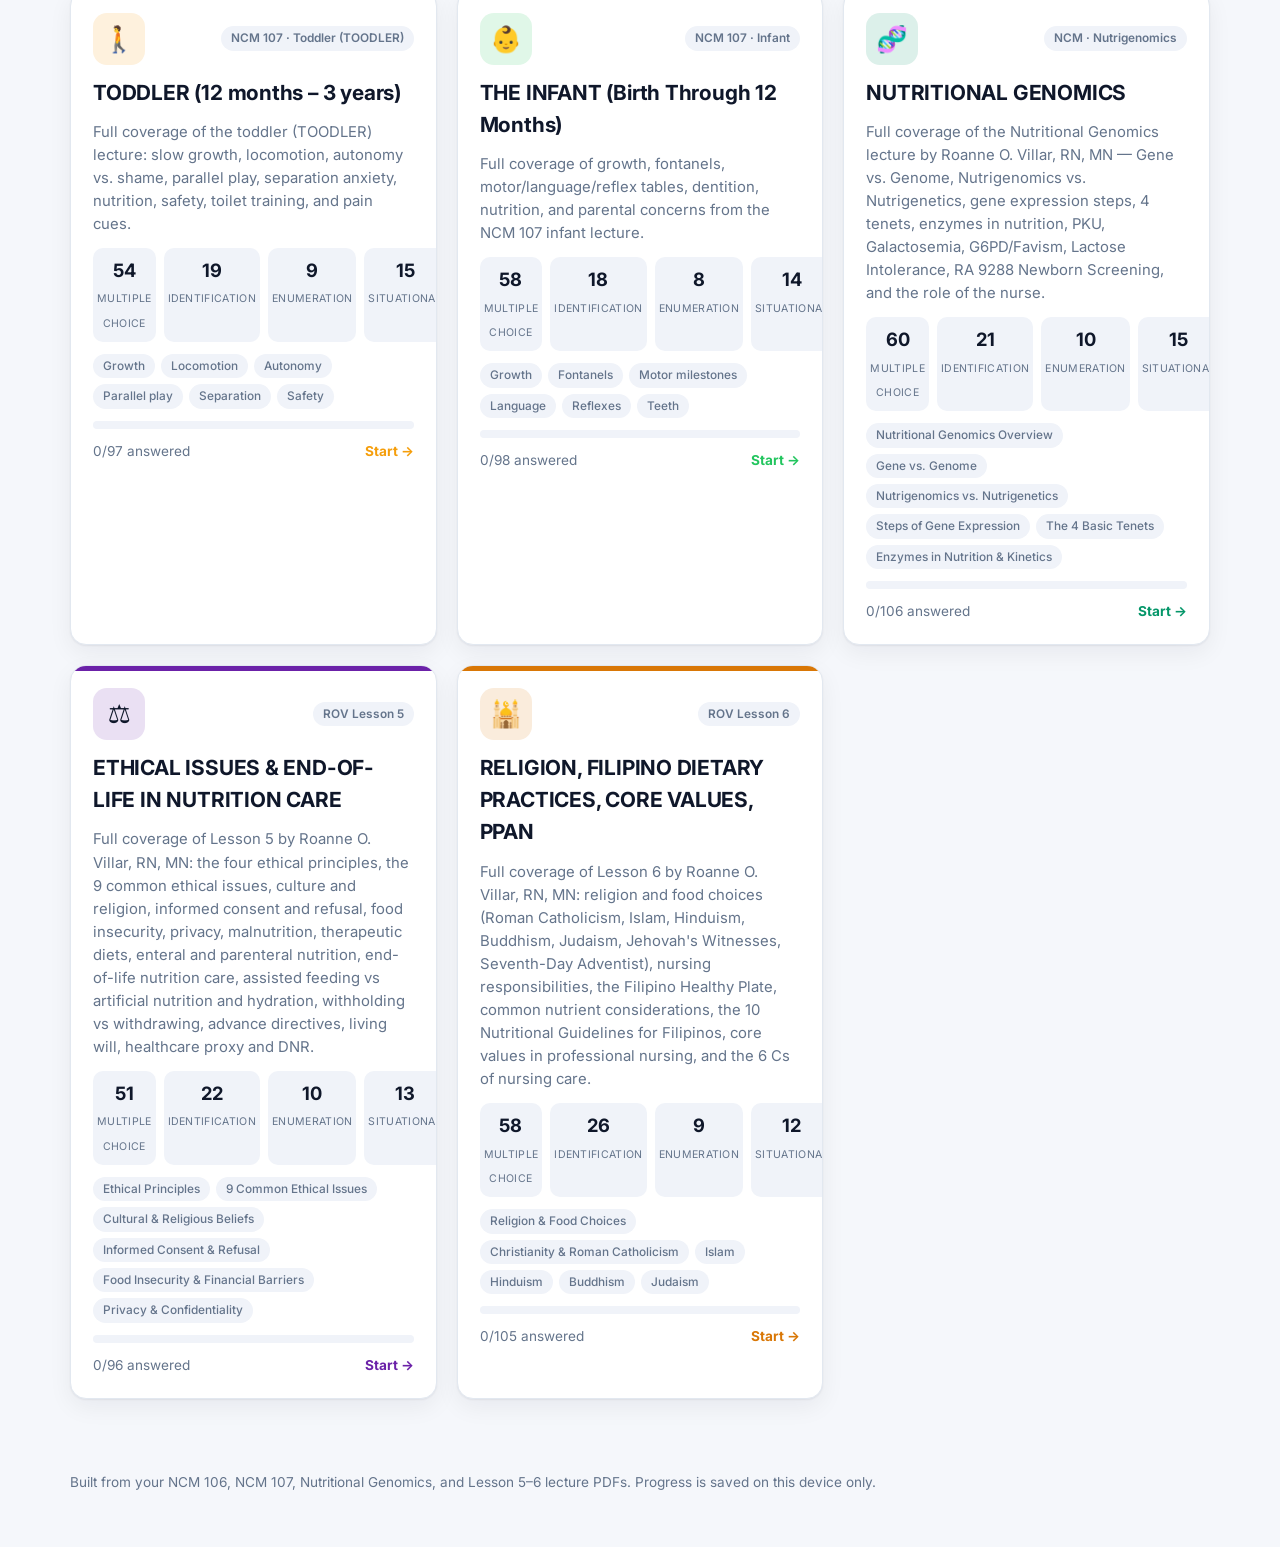
==== commit ada0d390: "Add files via upload" ====
--- a/index.html
+++ b/index.html
@@ -3,7 +3,7 @@
 <head>
 <meta charset="utf-8">
 <meta name="viewport" content="width=device-width, initial-scale=1">
-<title>Jazzi Reviewer — NCM 106, NCM 107, Nutritional Genomics &amp; Nutrition Ethics &amp; NCM 104 Programs</title>
+<title>Jazzi Reviewer — NCM 106, NCM 107, Nutritional Genomics &amp; Nutrition Ethics</title>
 <meta name="description" content="Practice-based reviewer from your NCM 106, NCM 107, Nutritional Genomics, and Lessons 5–6 (Ethics, Religion &amp; Filipino Dietary Practices) lectures: multiple choice, identification, enumeration and situational questions.">
 <link rel="preconnect" href="https://fonts.googleapis.com">
 <link href="https://fonts.googleapis.com/css2?family=Inter:wght@400;500;600;700;800&display=swap" rel="stylesheet">
@@ -19,7 +19,7 @@
 
 <main class="wrap">
   <section class="hero">
-    <p class="eyebrow">NCM 106 · Pharmacology &nbsp;·&nbsp; NCM 107 · Maternal &amp; Child &nbsp;·&nbsp; Nutritional Genomics &nbsp;·&nbsp; Ethics &amp; Culture in Nutrition Care &nbsp;·&nbsp; NCM 104 · Animal Bite, Leptospirosis &amp; SCEP</p>
+    <p class="eyebrow">NCM 106 · Pharmacology &nbsp;·&nbsp; NCM 107 · Maternal &amp; Child &nbsp;·&nbsp; Nutritional Genomics &nbsp;·&nbsp; Ethics &amp; Culture in Nutrition Care</p>
     <h1>Pick a subject.<br>Start reviewing.</h1>
     <p class="lead">Every subject is built from the lecture PDFs — quiz items and the reviewer notes cover the same material, with instant feedback and an explanation for every answer.</p>
     <div class="search"><input id="search" type="search" placeholder="Search subjects or topics…" aria-label="Search subjects"></div>
@@ -37,7 +37,7 @@
 </main>
 
 <footer class="foot wrap">
-  <p>Built from your NCM 106, NCM 107, Nutritional Genomics, and Lesson 5–6, and NCM 104 lecture PDFs. Progress is saved on this device only.</p>
+  <p>Built from your NCM 106, NCM 107, Nutritional Genomics, and Lesson 5–6 lecture PDFs. Progress is saved on this device only.</p>
 </footer>
 
 <script src="common.js"></script>
